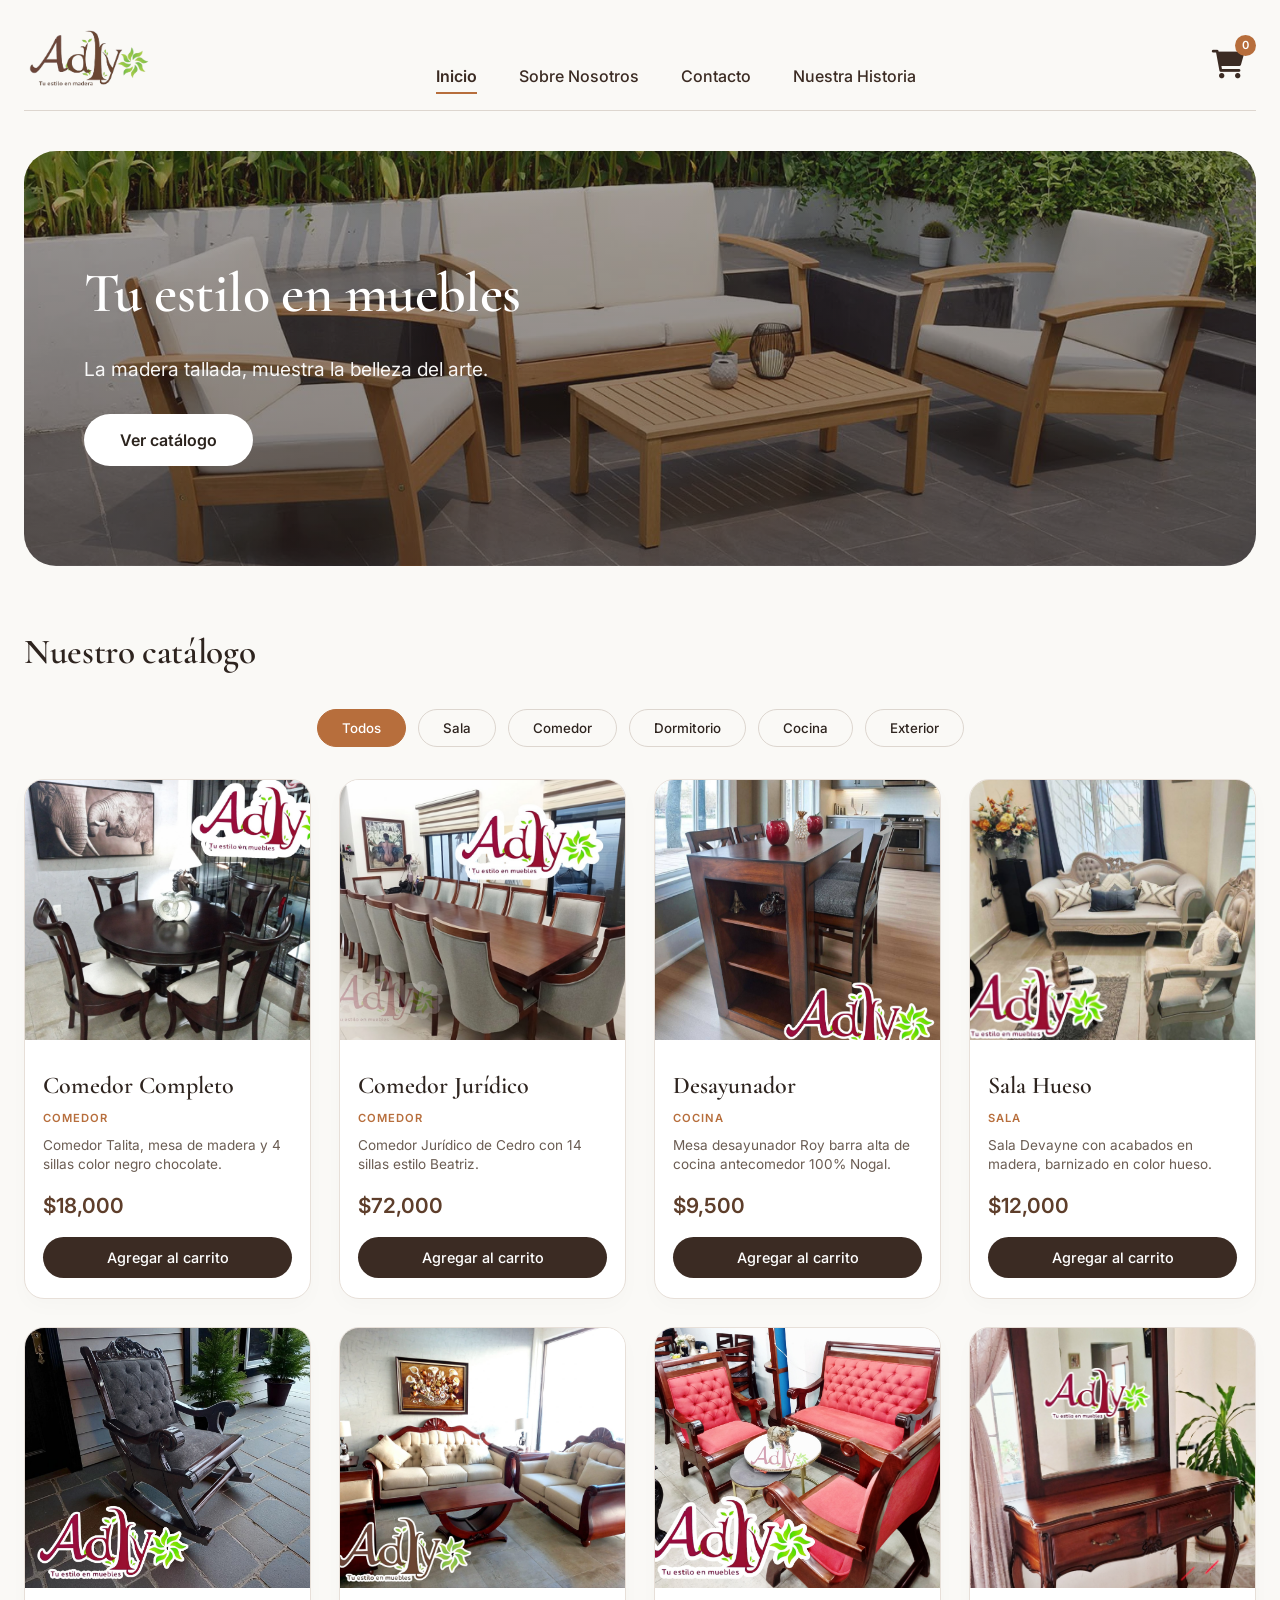
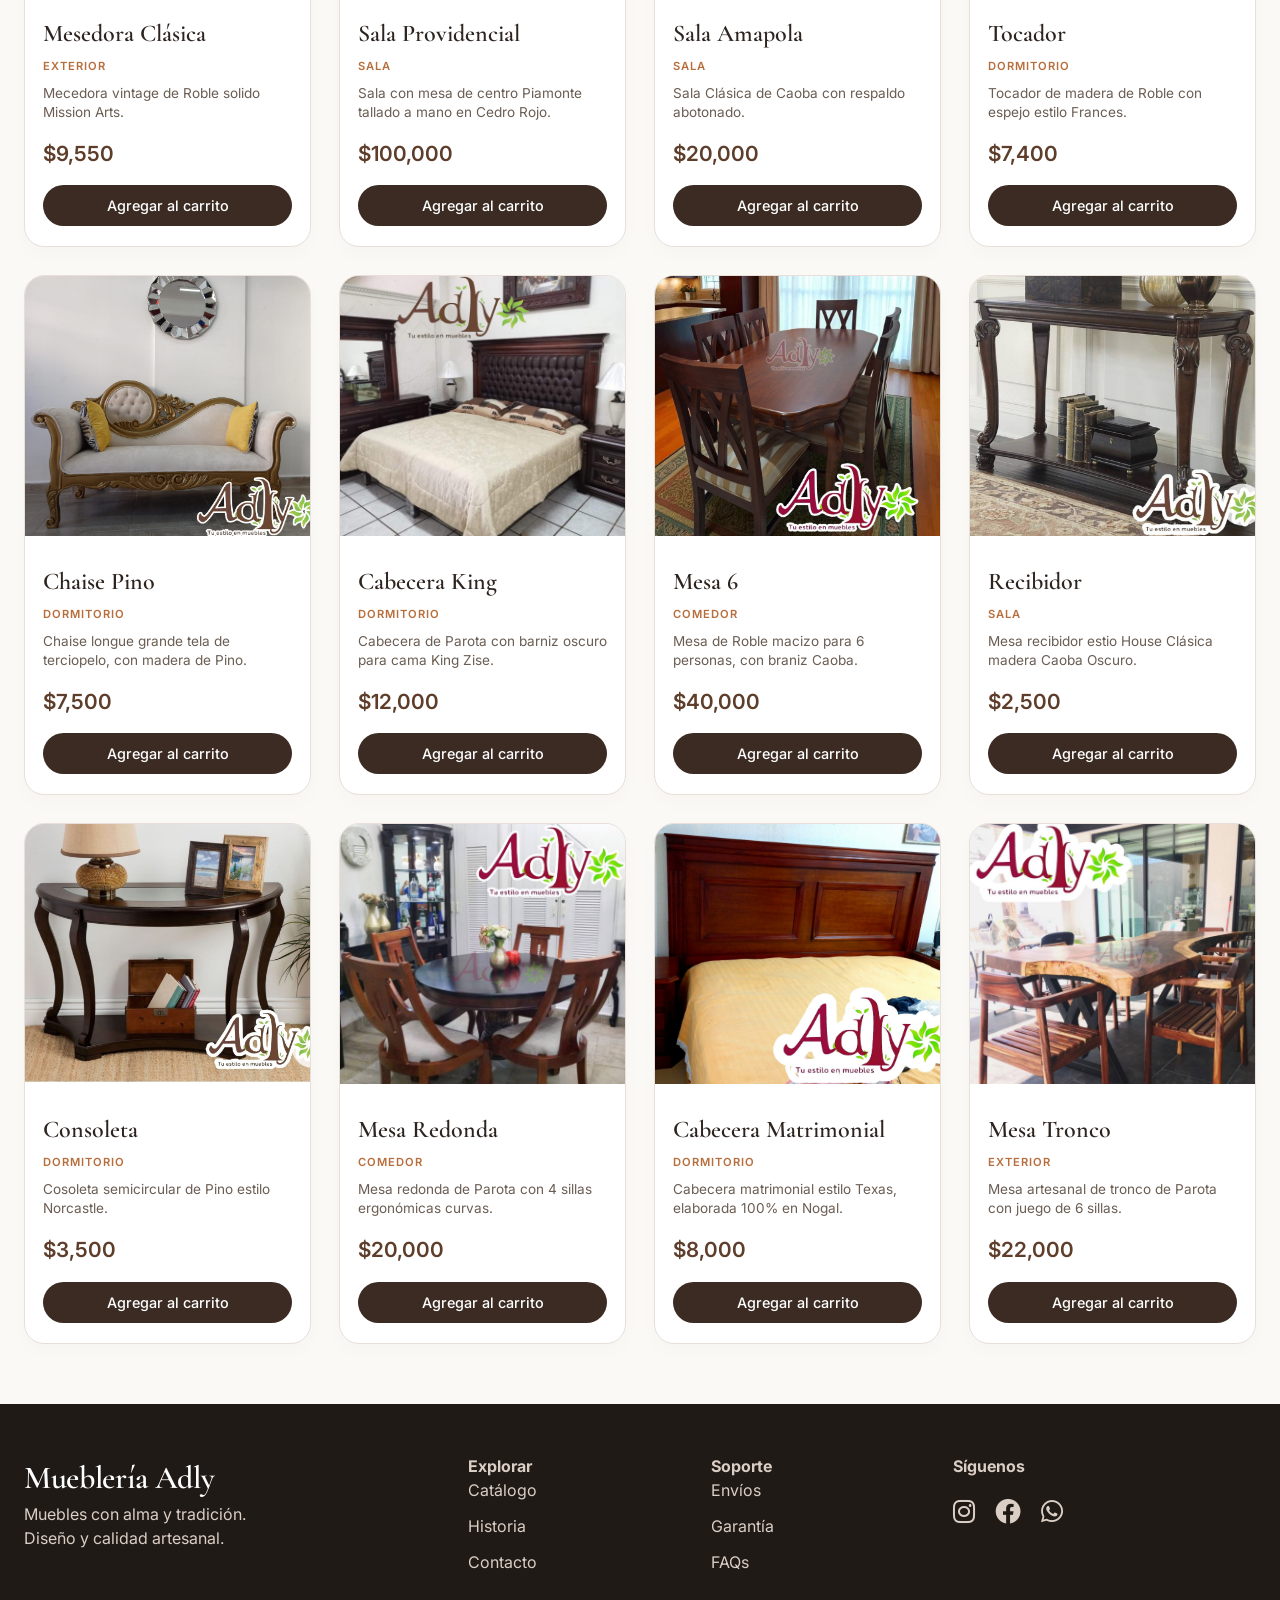
==== index.html @ ec45897d "Main Adly" ====
<!DOCTYPE html>
<html lang="es">
<head>
    <meta charset="UTF-8">
    <meta name="viewport" content="width=device-width, initial-scale=1.0, user-scalable=yes">
    <title>Mueblería Adly</title>
    <link rel="icon" type="image/x-icon" href="/images/icono.ico">
    <link rel="preconnect" href="https://fonts.googleapis.com">
    <link rel="preconnect" href="https://fonts.gstatic.com" crossorigin>
    <link href="https://fonts.googleapis.com/css2?family=Cormorant+Garamond:wght@400;600;700&family=Inter:wght@300;400;500;600&display=swap" rel="stylesheet">
    <link rel="stylesheet" href="https://cdnjs.cloudflare.com/ajax/libs/font-awesome/6.0.0-beta3/css/all.min.css">
    <link rel="stylesheet" href="main/style.css">
</head>
<body>

<div class="container">
    <!-- Navegación -->
    <nav class="navbar">
        <div class="logo">
            <a href="index.html" class="logo-link">
                <img src="/images/logo.png" alt="Logo Mueblería Adly" class="logo-img">
            </a>
        </div>
        <div class="nav-links">
            <a href="index.html" class="active" data-section="inicio">Inicio</a>
            <a href="about/about.html" data-section="nosotros">Sobre Nosotros</a>
            <a href="contact/contacto.html" data-section="contacto">Contacto</a>
            <a href="history/historia.html" data-section="contacto">Nuestra Historia</a>
        </div>
        <div class="cart-icon-wrapper" id="abrir-carrito-btn">
            <i class="fas fa-shopping-cart"></i>
            <span id="cart-count-badge">0</span>
        </div>
    </nav>

    <!-- HERO / INICIO -->
    <section id="inicio" class="hero">
        <h2>Tu estilo en muebles</h2>
        <p>La madera tallada, muestra la belleza del arte.</p>
        <a href="#catalogo" class="btn-primary">Ver catálogo</a>
    </section>

    <!-- Catálogo -->
    <div class="catalogo-titulo">
        <h2 id="catalogo">Nuestro catálogo</h2>
    </div>

    <!-- Filtros de categoría -->
    <div class="filtros-container">
        <button class="filtro-btn active" data-categoria="todos">Todos</button>
        <button class="filtro-btn" data-categoria="sala">Sala</button>
        <button class="filtro-btn" data-categoria="comedor">Comedor</button>
        <button class="filtro-btn" data-categoria="dormitorio">Dormitorio</button>
        <button class="filtro-btn" data-categoria="cocina">Cocina</button>
        <button class="filtro-btn" data-categoria="exterior">Exterior</button>
    </div>

    <div class="productos-grid" id="productos-container"></div>
</div>

<!-- FOOTER -->
<footer>
    <div class="container">
        <div class="footer-grid">
            <div class="footer-logo">
                <h3>Mueblería Adly</h3>
                <p>Muebles con alma y tradición.<br>Diseño y calidad artesanal.</p>
            </div>
            <div class="footer-links">
                <h4>Explorar</h4>
                <a href="#catalogo">Catálogo</a>
                <a href="sobre-nosotros.html">Historia</a>
                <a href="contacto.html">Contacto</a>
            </div>
            <div class="footer-links">
                <h4>Soporte</h4>
                <a href="#">Envíos</a>
                <a href="#">Garantía</a>
                <a href="#">FAQs</a>
            </div>
            <div class="footer-social">
                <h4>Síguenos</h4>
                <div class="social-icons">
                    <a href="https://www.instagram.com/mueblesadly?fbclid=IwY2xjawRN7p5leHRuA2FlbQIxMABicmlkETFpaDJUMTNYaFBZWlR4MU80c3J0YwZhcHBfaWQQMjIyMDM5MTc4ODIwMDg5MgABHj2-u_RUiz_5zE3PR931PGprRKSJhmm73Ctok3M6xkZ6ioRKqZBsKnYxOo9P_aem_ywFctSz3nhtVYXzoeAp8Xw"><i class="fab fa-instagram"></i></a>
                    <a href="https://www.facebook.com/profile.php?id=100063499033078&locale=es_LA"><i class="fab fa-facebook"></i></a>
                    <a href="https://wa.me/5219381975137" rel="noopener noreferrer"><i class="fab fa-whatsapp"></i></a>
                </div>
                <br>
            </div>
        </div>
    </div>
</footer>

<!-- CARRITO (OVERLAY) -->
<div class="carrito-overlay" id="carritoOverlay">
    <div class="carrito-panel" id="carritoPanel">
        <div class="carrito-header">
            <h2>Tu carrito</h2>
            <button class="cerrar-carrito" id="cerrarCarritoBtn"><i class="fas fa-times"></i></button>
        </div>

        <div id="carrito-lista-items" class="carrito-items"></div>

        <div class="carrito-total" id="carrito-total">$0</div>

        <!-- Formulario de envío -->
        <div class="form-envio">
            <h3>Datos de envío</h3>
            <form id="form-envio-cliente">
                <div class="form-group">
                    <label>Nombre completo *</label>
                    <input type="text" name="Nombre" id="nombreCliente" required placeholder="Ej. María González">
                </div>
                <div class="form-group">
                    <label>Teléfono *</label>
                    <input type="tel" name="Telefono" id="telefonoCliente" required placeholder="+54 11 1234-5678">
                </div>
                <div class="form-group">
                    <label>Correo electrónico *</label>
                    <input type="email" name="Correo" id="correoCliente" required placeholder="cliente@email.com">
                </div>
                <div class="form-group">
                    <label>Dirección completa *</label>
                    <input type="text" name="Direccion" id="direccionCliente" required placeholder="Calle, número, ciudad">
                </div>
            </form>
            <div class="carrito-botones">
                <button class="vaciar-carrito-btn" id="vaciarCarritoBtn"><i class="fas fa-trash-alt"></i> Vaciar</button>
                <button class="btn-finalizar" id="finalizarPedidoBtn">Enviar pedido</button>
            </div>
            <div id="mensaje-envio" class="mensaje-estado"></div>
            <p class="seguridad-texto"><i class="fas fa-lock"></i> Tus datos se envían de forma segura.</p>
        </div>
    </div>
</div>

<!-- JavaScript -->
<script src="main/script.js"></script>
</body>
</html>
---- main/style.css ----
:root {
    /* Colores principales */
    --color-bg: #faf9f6;
    --color-texto: #2e241f;
    --color-texto-claro: #6b5d53;
    --color-primario: #3b2b23;
    --color-primario-claro: #5e3e2b;
    --color-secundario: #b76e3c;
    --color-secundario-oscuro: #a55e3e;
    --color-acento: #1f4f3d;
    --color-acento-claro: #2a6b52;
    
    /* Fondos y bordes */
    --color-borde: #ddd6cf;
    --color-card-bg: #ffffff;
    --color-footer-bg: #1f1a16;
    --color-footer-texto: #dbcec4;
    --color-form-bg: #f5f1ed;
    --color-hover: #c9aa94;
    
    /* Estados */
    --color-error: #b34a3c;
    --color-exito: #1f4f3d;
    --color-warning: #e67e22;
    
    /* Sombras */
    --shadow-sm: 0 8px 20px rgba(0,0,0,0.02);
    --shadow-md: 0 12px 28px rgba(0,0,0,0.04);
    --shadow-lg: -8px 0 40px rgba(0,0,0,0.08);
    
    /* Espaciado */
    --spacing-xs: 4px;
    --spacing-sm: 8px;
    --spacing-md: 16px;
    --spacing-lg: 24px;
    --spacing-xl: 32px;
    --spacing-2xl: 40px;
    --spacing-3xl: 60px;
    
    /* Bordes */
    --radius-sm: 20px;
    --radius-md: 24px;
    --radius-lg: 28px;
    --radius-xl: 32px;
    --radius-round: 50px;
    --radius-full: 60px;
}

* {
    margin: 0;
    padding: 0;
    box-sizing: border-box;
}

/* Logo como imagen */
.logo-link {
    display: inline-block;
    text-decoration: none;
}

.logo-img {
    height: 60px;
    width: auto;
    max-width: 200px;
    object-fit: contain;
    transition: transform 0.2s ease;
}

body {
    font-family: 'Inter', sans-serif;
    background: var(--color-bg);
    color: var(--color-texto);
    line-height: 1.5;
}

h1, h2, h3, .serif {
    font-family: 'Cormorant Garamond', serif;
    font-weight: 600;
    letter-spacing: -0.01em;
}

.container {
    max-width: 1300px;
    margin: 0 auto;
    padding: 0 var(--spacing-lg);
}

/* Navegación */
.navbar {
    display: flex;
    justify-content: space-between;
    align-items: flex-end;
    flex-wrap: wrap;
    padding: 28px 0 var(--spacing-md);
    border-bottom: 1px solid var(--color-borde);
    margin-bottom: var(--spacing-2xl);
}

.logo h1 {
    font-size: 3rem;
    font-weight: 700;
    color: var(--color-primario);
}

.nav-links {
    display: flex;
    gap: 42px;
    font-weight: 500;
}

.nav-links a {
    text-decoration: none;
    color: var(--color-primario);
    font-size: 1rem;
    transition: color 0.2s;
    padding-bottom: var(--spacing-xs);
}

.nav-links a.active {
    border-bottom: 2px solid var(--color-secundario);
    font-weight: 600;
}

.nav-links a:hover {
    color: var(--color-secundario);
}

.cart-icon-wrapper {
    position: relative;
    font-size: 1.8rem;
    color: var(--color-primario);
    cursor: pointer;
    padding: var(--spacing-sm) 12px;
}

#cart-count-badge {
    position: absolute;
    top: 0;
    right: 0;
    background: var(--color-secundario);
    color: white;
    font-size: 0.7rem;
    font-weight: 600;
    padding: 2px 7px;
    border-radius: 30px;
    font-family: 'Inter', sans-serif;
}

/* Hero */
.hero {
    background: linear-gradient(rgba(40,30,25,0.4), rgba(40,30,25,0.6)), url('/images/banner.webp');
    background-size: cover;
    background-position: center 70%;
    border-radius: var(--radius-xl);
    padding: 100px var(--spacing-3xl);
    margin: 20px 0 var(--spacing-3xl);
    color: white;
}

.hero h2 {
    font-size: 3.5rem;
    max-width: 600px;
    font-family: 'Cormorant Garamond', serif;
}

.hero p {
    font-size: 1.2rem;
    margin: 20px 0 30px;
    max-width: 500px;
    opacity: 0.95;
}

.btn-primary {
    background: white;
    color: #2c241e;
    padding: 14px 36px;
    border-radius: var(--radius-round);
    text-decoration: none;
    font-weight: 600;
    display: inline-block;
}

/* Filtros */
.filtros-container {
    display: flex;
    flex-wrap: wrap;
    gap: 12px;
    margin-bottom: var(--spacing-xl);
    justify-content: center;
}

.filtro-btn {
    background: transparent;
    border: 1px solid var(--color-borde);
    padding: 10px var(--spacing-lg);
    border-radius: var(--radius-round);
    cursor: pointer;
    font-family: 'Inter', sans-serif;
    font-weight: 500;
    color: var(--color-texto);
    transition: all 0.2s;
}

.filtro-btn:hover {
    border-color: var(--color-secundario);
    color: var(--color-secundario);
}

.filtro-btn.active {
    background: var(--color-secundario);
    border-color: var(--color-secundario);
    color: white;
}

/* Catálogo */
.catalogo-titulo {
    display: flex;
    justify-content: space-between;
    align-items: baseline;
    margin-bottom: 30px;
}

.catalogo-titulo h2 {
    font-size: 2.2rem;
}

.catalogo-titulo span {
    color: var(--color-texto-claro);
}

.productos-grid {
    display: grid;
    grid-template-columns: repeat(auto-fill, minmax(280px, 1fr));
    gap: 28px;
    margin-bottom: var(--spacing-3xl);
}

.producto-card {
    background: var(--color-card-bg);
    border-radius: var(--radius-sm);
    overflow: hidden;
    box-shadow: var(--shadow-sm);
    border: 1px solid #e7dfd8;
    transition: all 0.2s;
}

.producto-card:hover {
    border-color: var(--color-hover);
    box-shadow: var(--shadow-md);
    transform: translateY(-2px);
}

.producto-imagen {
    width: 100%;
    height: 260px;
    object-fit: cover;
    background: #f3eee9;
}

.product-info {
    padding: 22px 18px 20px;
    text-align: left;
}

.producto-nombre {
    font-size: 1.5rem;
    font-family: 'Cormorant Garamond', serif;
    font-weight: 600;
}

.producto-categoria {
    display: inline-block;
    font-size: 0.7rem;
    text-transform: uppercase;
    letter-spacing: 1px;
    color: var(--color-secundario);
    font-weight: 600;
    margin-top: var(--spacing-xs);
}

.product-desc {
    font-size: 0.85rem;
    color: var(--color-texto-claro);
    margin: var(--spacing-sm) 0 var(--spacing-md);
    line-height: 1.4;
}

.producto-precio {
    font-weight: 600;
    color: var(--color-primario-claro);
    margin: 12px 0 var(--spacing-md);
    font-size: 1.3rem;
}

.btn-agregar {
    background: var(--color-primario);
    color: white;
    border: none;
    padding: 12px 18px;
    border-radius: var(--radius-full);
    font-weight: 500;
    font-size: 0.9rem;
    width: 100%;
    cursor: pointer;
    transition: background 0.15s;
    font-family: 'Inter', sans-serif;
}

.btn-agregar:hover {
    background: var(--color-primario-claro);
}

/* Footer */
footer {
    background: var(--color-footer-bg);
    color: var(--color-footer-texto);
    padding: 50px 0 30px;
    margin-top: var(--spacing-2xl);
}

.footer-grid {
    display: grid;
    grid-template-columns: 2fr 1fr 1fr 1.5fr;
    gap: var(--spacing-2xl);
}

.footer-logo h3 {
    color: white;
    font-size: 2rem;
    font-family: 'Cormorant Garamond', serif;
}

.footer-links a {
    color: var(--color-footer-texto);
    text-decoration: none;
    display: block;
    margin-bottom: 12px;
}

.social-icons {
    display: flex;
    gap: 20px;
    margin-top: 15px;
}

.social-icons a {
    color: var(--color-footer-texto);
    font-size: 1.6rem;
}

.newsletter-text {
    margin-top: 20px;
}

.newsletter-input {
    padding: 12px;
    border-radius: var(--radius-round);
    border: none;
    width: 100%;
}

/* Panel carrito */
.carrito-overlay {
    position: fixed;
    top: 0;
    left: 0;
    width: 100%;
    height: 100%;
    background: rgba(0,0,0,0.3);
    backdrop-filter: blur(2px);
    visibility: hidden;
    opacity: 0;
    transition: 0.25s ease;
    z-index: 1000;
}

.carrito-panel {
    position: fixed;
    top: 0;
    right: -100%;
    width: 100%;
    max-width: 520px;
    height: 100vh;
    background: #fffcf9;
    box-shadow: var(--shadow-lg);
    padding: 28px var(--spacing-lg);
    overflow-y: auto;
    transition: right 0.3s ease;
    z-index: 1001;
}

.carrito-overlay.active {
    visibility: visible;
    opacity: 1;
}

.carrito-panel.active {
    right: 0;
}

.carrito-header {
    display: flex;
    justify-content: space-between;
    align-items: center;
    margin-bottom: 30px;
}

.carrito-header h2 {
    font-size: 2rem;
}

.cerrar-carrito {
    background: none;
    border: none;
    font-size: 1.6rem;
    cursor: pointer;
}

.carrito-items {
    margin-bottom: 30px;
}

.cart-item {
    display: flex;
    justify-content: space-between;
    align-items: center;
    border-bottom: 1px solid #e0d6cf;
    padding: 18px 0;
}

.cart-item-info h4 {
    font-family: 'Cormorant Garamond', serif;
    font-size: 1.3rem;
    margin-bottom: 6px;
}

.cart-item-precio {
    color: #7b5a44;
    font-weight: 500;
}

.cart-item-actions {
    display: flex;
    align-items: center;
    gap: 18px;
}

.cantidad-control {
    display: flex;
    align-items: center;
    gap: 10px;
    background: #f0ebe7;
    padding: 5px 10px;
    border-radius: var(--radius-round);
}

.cantidad-btn {
    background: none;
    border: none;
    font-size: 1.2rem;
    font-weight: 600;
    cursor: pointer;
    width: 26px;
    color: var(--color-primario);
}

.eliminar-item {
    color: var(--color-secundario-oscuro);
    background: none;
    border: none;
    font-size: 1.2rem;
    cursor: pointer;
}

.carrito-total {
    font-size: 1.8rem;
    font-weight: 700;
    text-align: right;
    padding: 20px 0;
    border-top: 2px solid var(--color-primario);
    font-family: 'Cormorant Garamond', serif;
}

.form-envio {
    margin-top: 10px;
    background: var(--color-form-bg);
    padding: var(--spacing-lg) 20px;
    border-radius: var(--radius-md);
}

.form-envio h3 {
    margin-bottom: 18px;
    font-size: 1.6rem;
}

.form-group {
    margin-bottom: 18px;
}

.form-group label {
    display: block;
    font-weight: 500;
    margin-bottom: 6px;
    color: var(--color-texto);
}

.form-group input {
    width: 100%;
    padding: 14px var(--spacing-md);
    border: 1px solid #d1c3b8;
    border-radius: var(--radius-round);
    font-size: 0.95rem;
    background: white;
    font-family: 'Inter', sans-serif;
}

.carrito-botones {
    display: flex;
    gap: var(--spacing-sm);
    margin-top: var(--spacing-sm);
}

.vaciar-carrito-btn {
    background: transparent;
    border: 1px solid #d0b7a8;
    padding: 10px 18px;
    border-radius: var(--radius-full);
    cursor: pointer;
}

.btn-finalizar {
    background: var(--color-acento);
    color: white;
    border: none;
    padding: var(--spacing-md);
    border-radius: var(--radius-full);
    font-weight: 600;
    font-size: 1.1rem;
    width: 100%;
    cursor: pointer;
    transition: 0.15s;
}

.btn-finalizar:hover {
    background: var(--color-acento-claro);
}

.mensaje-estado {
    margin-top: 12px;
    font-size: 0.9rem;
}

.seguridad-texto {
    font-size: 0.8rem;
    margin-top: var(--spacing-md);
    color: var(--color-texto-claro);
}

/* Spinner */
.spinner {
    display: inline-block;
    width: 20px;
    height: 20px;
    border: 3px solid rgba(255,255,255,.3);
    border-radius: 50%;
    border-top-color: white;
    animation: spin 1s ease-in-out infinite;
    margin-left: 10px;
    vertical-align: middle;
}

@keyframes spin { 
    to { transform: rotate(360deg); } 
}

/* Responsive */
@media (max-width: 900px) {
    .footer-grid { 
        grid-template-columns: 1fr 1fr; 
    }
    .carrito-panel { 
        max-width: 100%; 
    }
    .nav-links { 
        gap: 20px; 
    }
    .hero h2 {
        font-size: 2.5rem;
    }
    .hero {
        padding: 60px var(--spacing-lg);
    }
}

@media (max-width: 600px) {
    .filtros-container {
        gap: 8px;
    }
    .filtro-btn {
        padding: 6px var(--spacing-md);
        font-size: 0.85rem;
    }
    .productos-grid {
        gap: var(--spacing-md);
    }
}

@media (max-width: 768px) {
    .logo-img {
        height: 45px;
    }
}

@media (max-width: 480px) {
    .logo-img {
        height: 38px;
    }
}
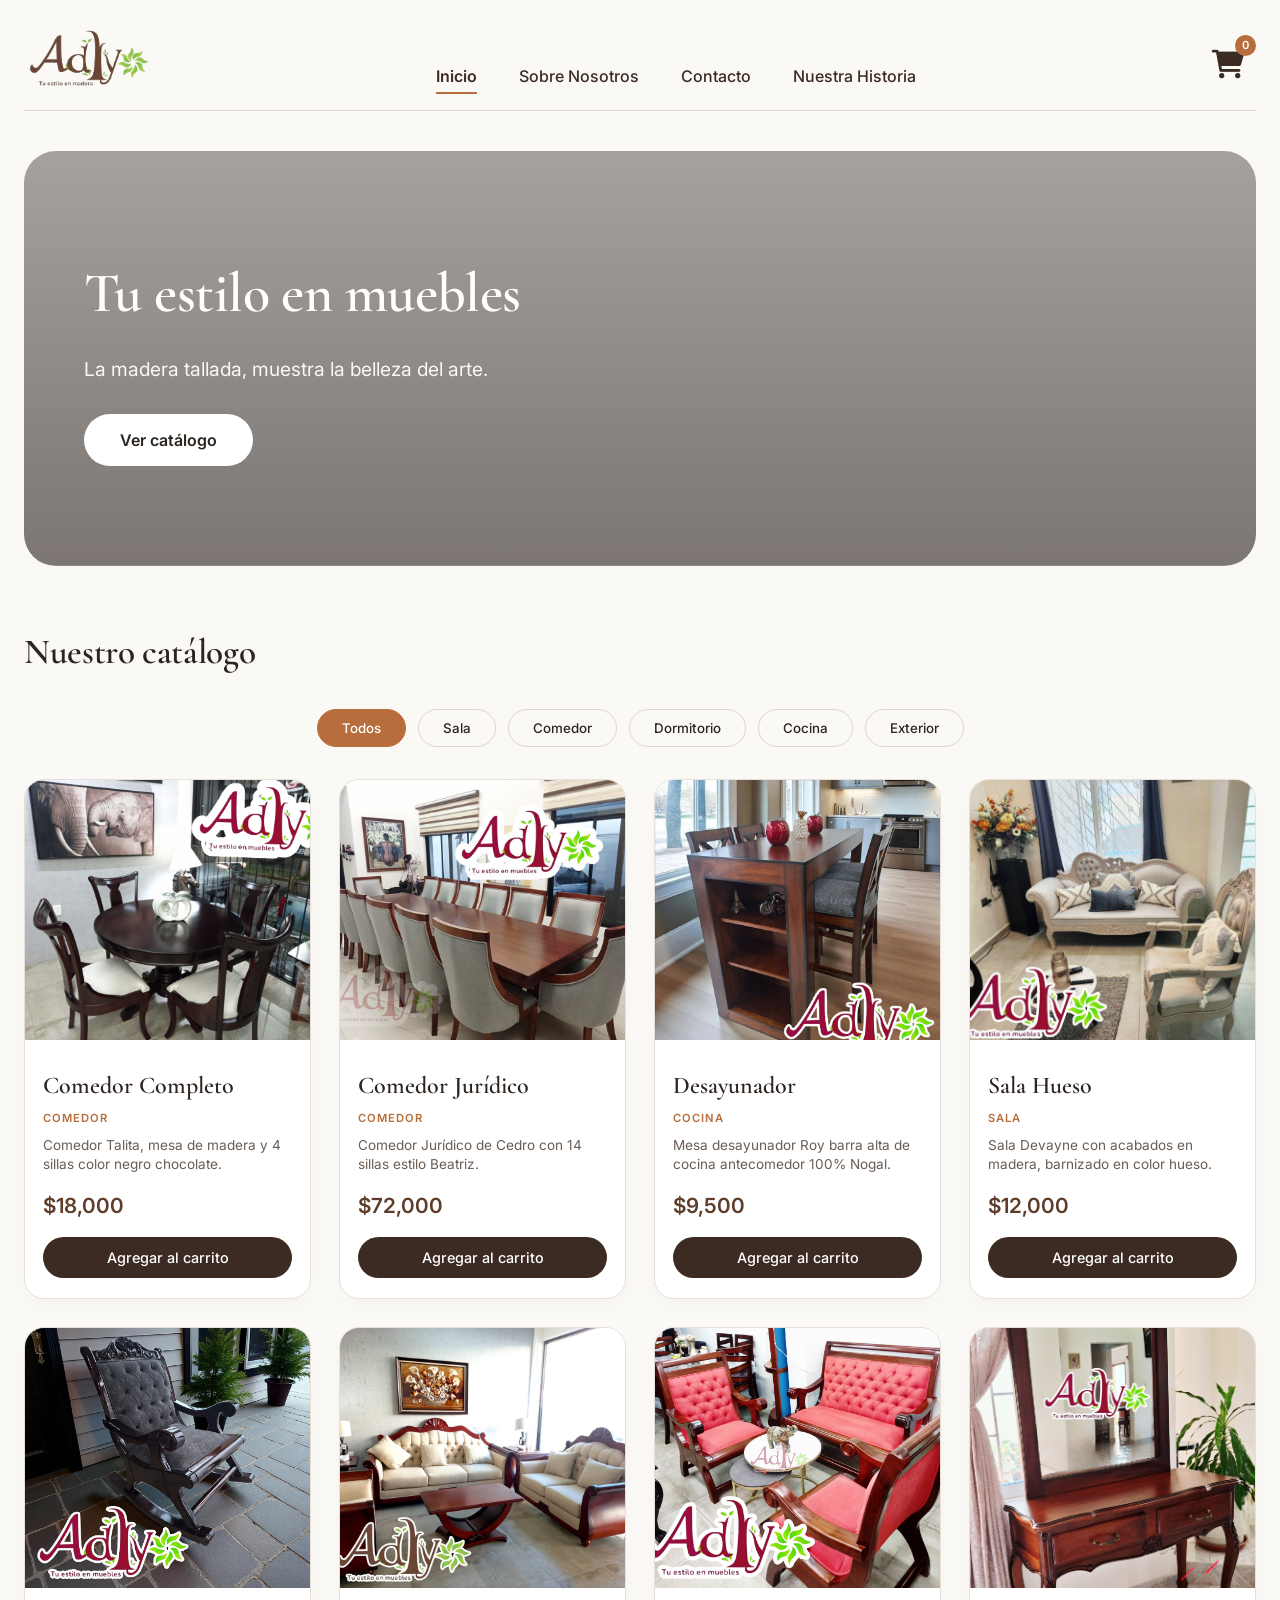
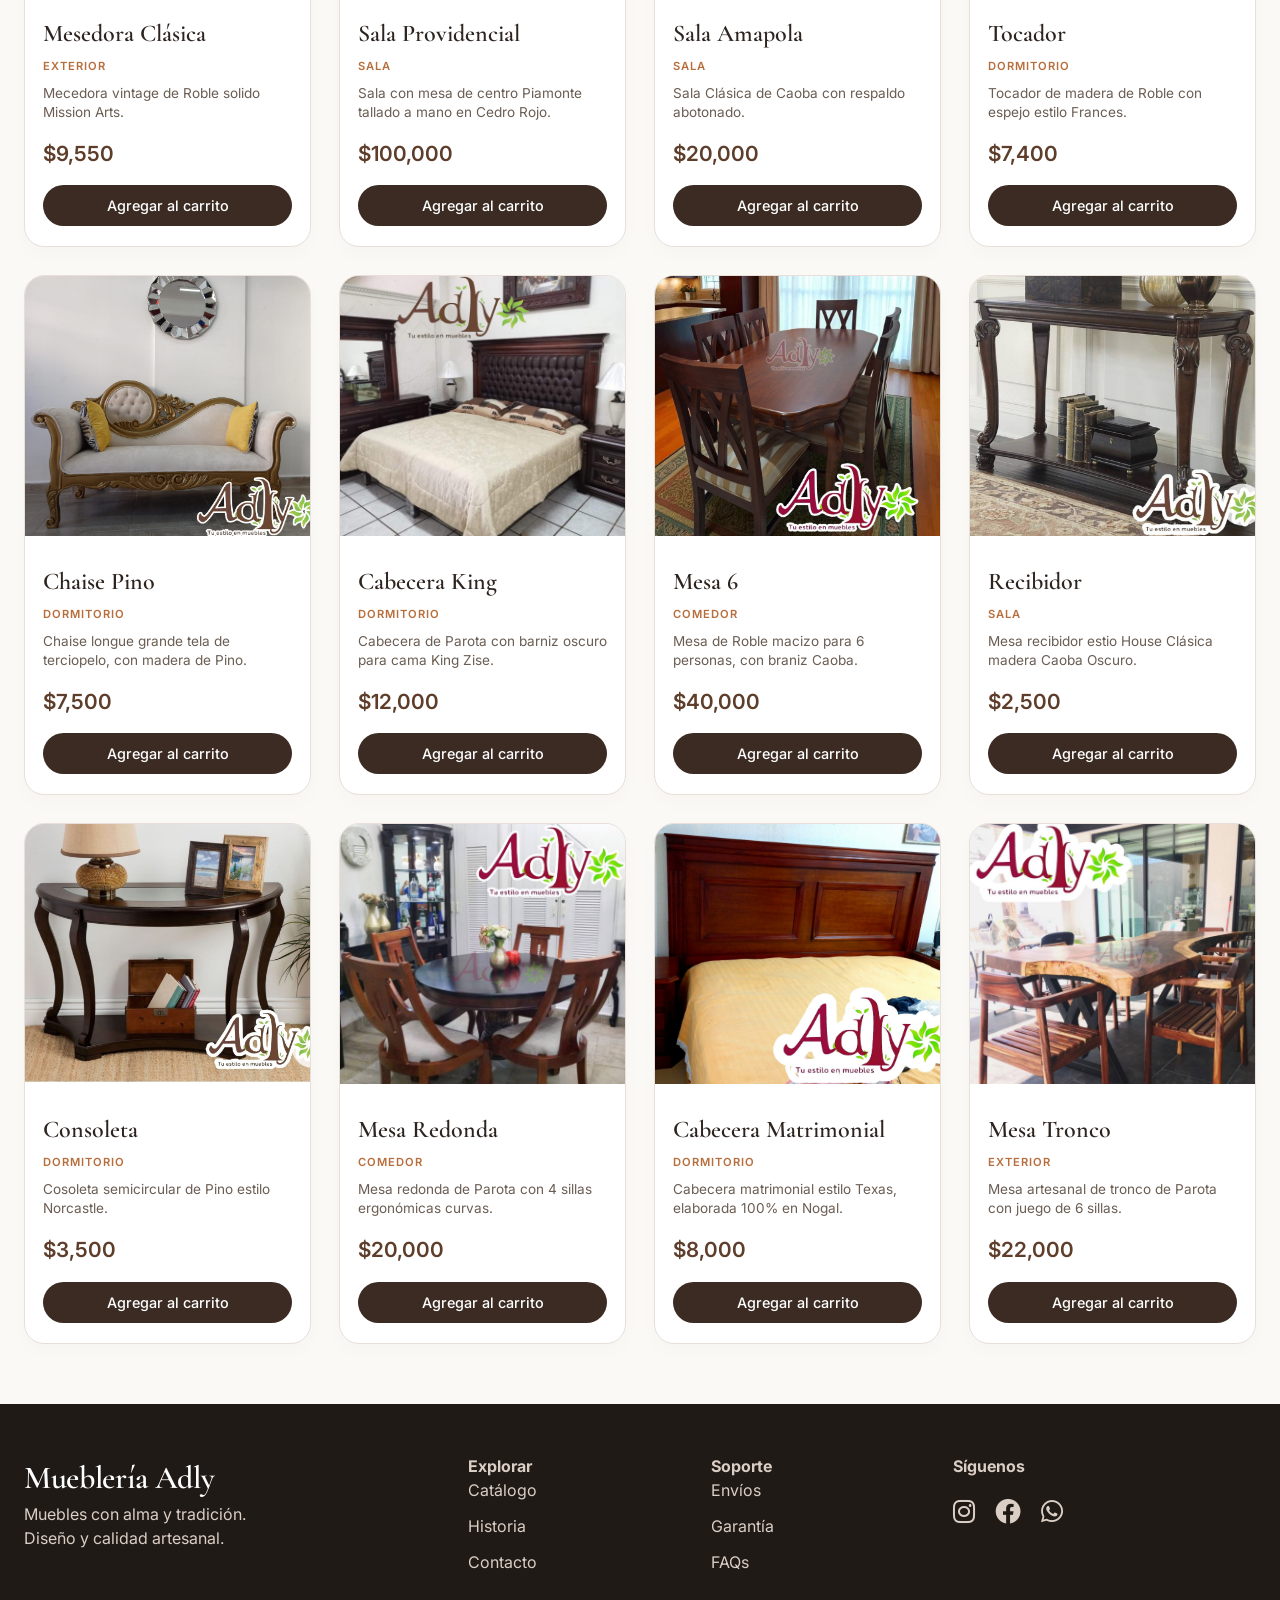
==== commit 23cda013: "second try" ====
--- a/index.html
+++ b/index.html
@@ -18,7 +18,7 @@
     <nav class="navbar">
         <div class="logo">
             <a href="index.html" class="logo-link">
-                <img src="/images/logo.png" alt="Logo Mueblería Adly" class="logo-img">
+                <img src="images/logo.png" alt="Logo Mueblería Adly" class="logo-img">
             </a>
         </div>
         <div class="nav-links">
--- a/main/style.css
+++ b/main/style.css
@@ -148,7 +148,7 @@
 
 /* Hero */
 .hero {
-    background: linear-gradient(rgba(40,30,25,0.4), rgba(40,30,25,0.6)), url('/images/banner.webp');
+    background: linear-gradient(rgba(40,30,25,0.4), rgba(40,30,25,0.6)), url('images/banner.webp');
     background-size: cover;
     background-position: center 70%;
     border-radius: var(--radius-xl);
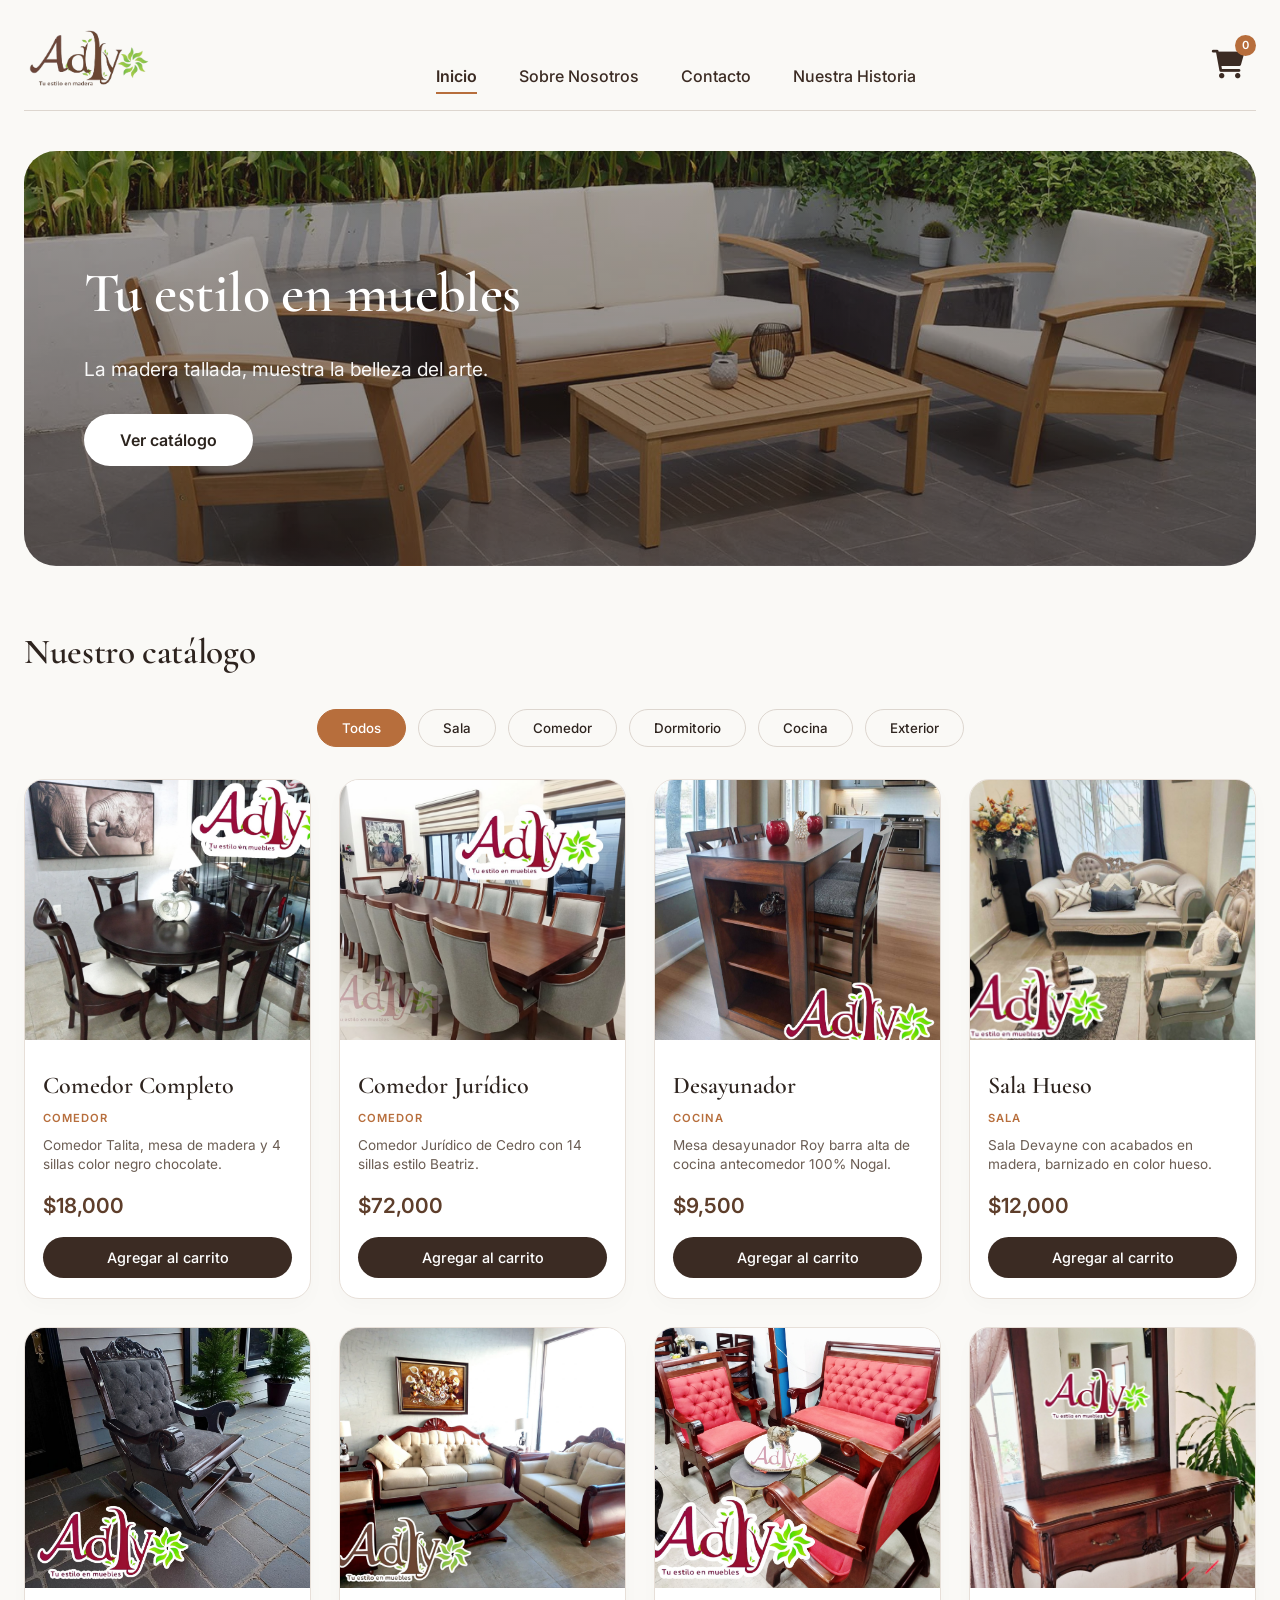
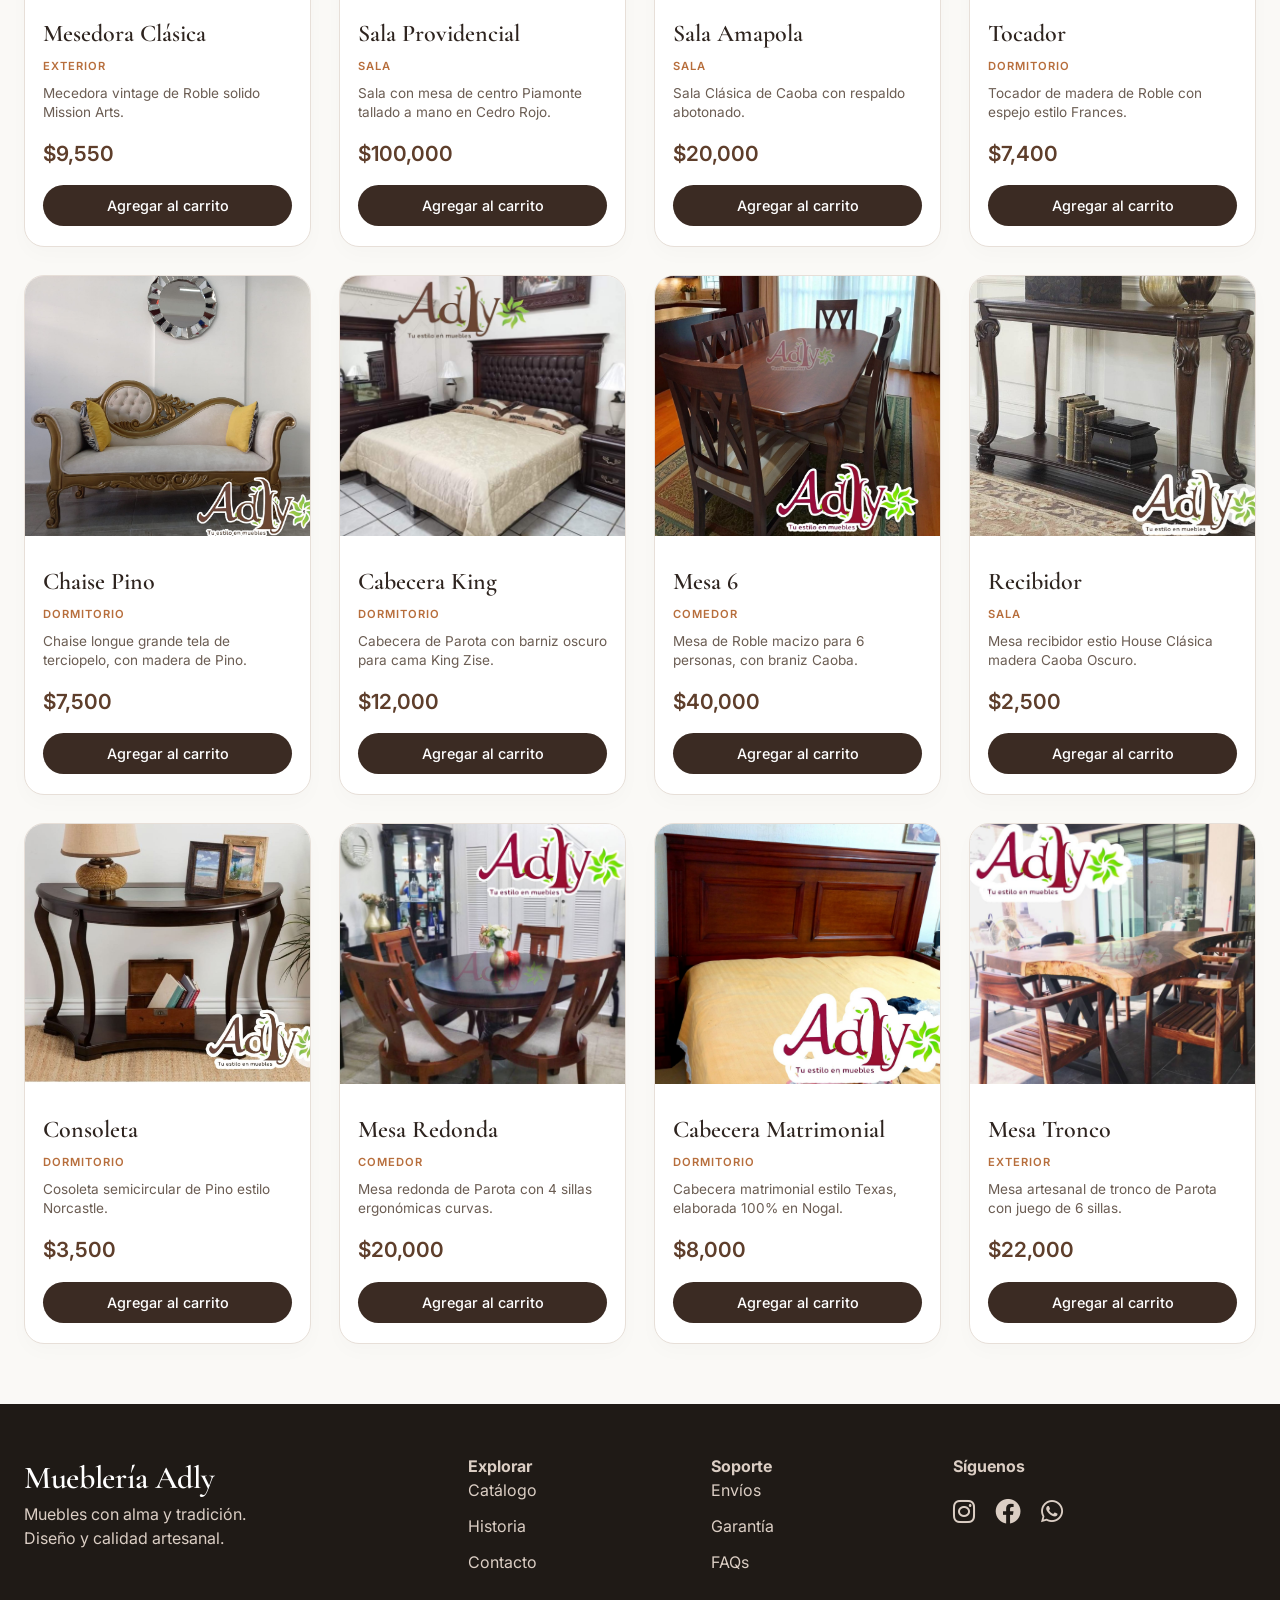
==== commit c008c6fd: "about changes" ====
--- a/index.html
+++ b/index.html
@@ -3,8 +3,11 @@
 <head>
     <meta charset="UTF-8">
     <meta name="viewport" content="width=device-width, initial-scale=1.0, user-scalable=yes">
+    <meta http-equiv="Cache-Control" content="no-cache, no-store, must-revalidate">
+    <meta http-equiv="Pragma" content="no-cache">
+    <meta http-equiv="Expires" content="0">
     <title>Mueblería Adly</title>
-    <link rel="icon" type="image/x-icon" href="/images/icono.ico">
+    <link rel="icon" type="image/x-icon" href="images/icono.ico">
     <link rel="preconnect" href="https://fonts.googleapis.com">
     <link rel="preconnect" href="https://fonts.gstatic.com" crossorigin>
     <link href="https://fonts.googleapis.com/css2?family=Cormorant+Garamond:wght@400;600;700&family=Inter:wght@300;400;500;600&display=swap" rel="stylesheet">
--- a/main/style.css
+++ b/main/style.css
@@ -148,7 +148,7 @@
 
 /* Hero */
 .hero {
-    background: linear-gradient(rgba(40,30,25,0.4), rgba(40,30,25,0.6)), url('images/banner.webp');
+    background: linear-gradient(rgba(40,30,25,0.4), rgba(40,30,25,0.6)), url('../images/banner.webp');
     background-size: cover;
     background-position: center 70%;
     border-radius: var(--radius-xl);
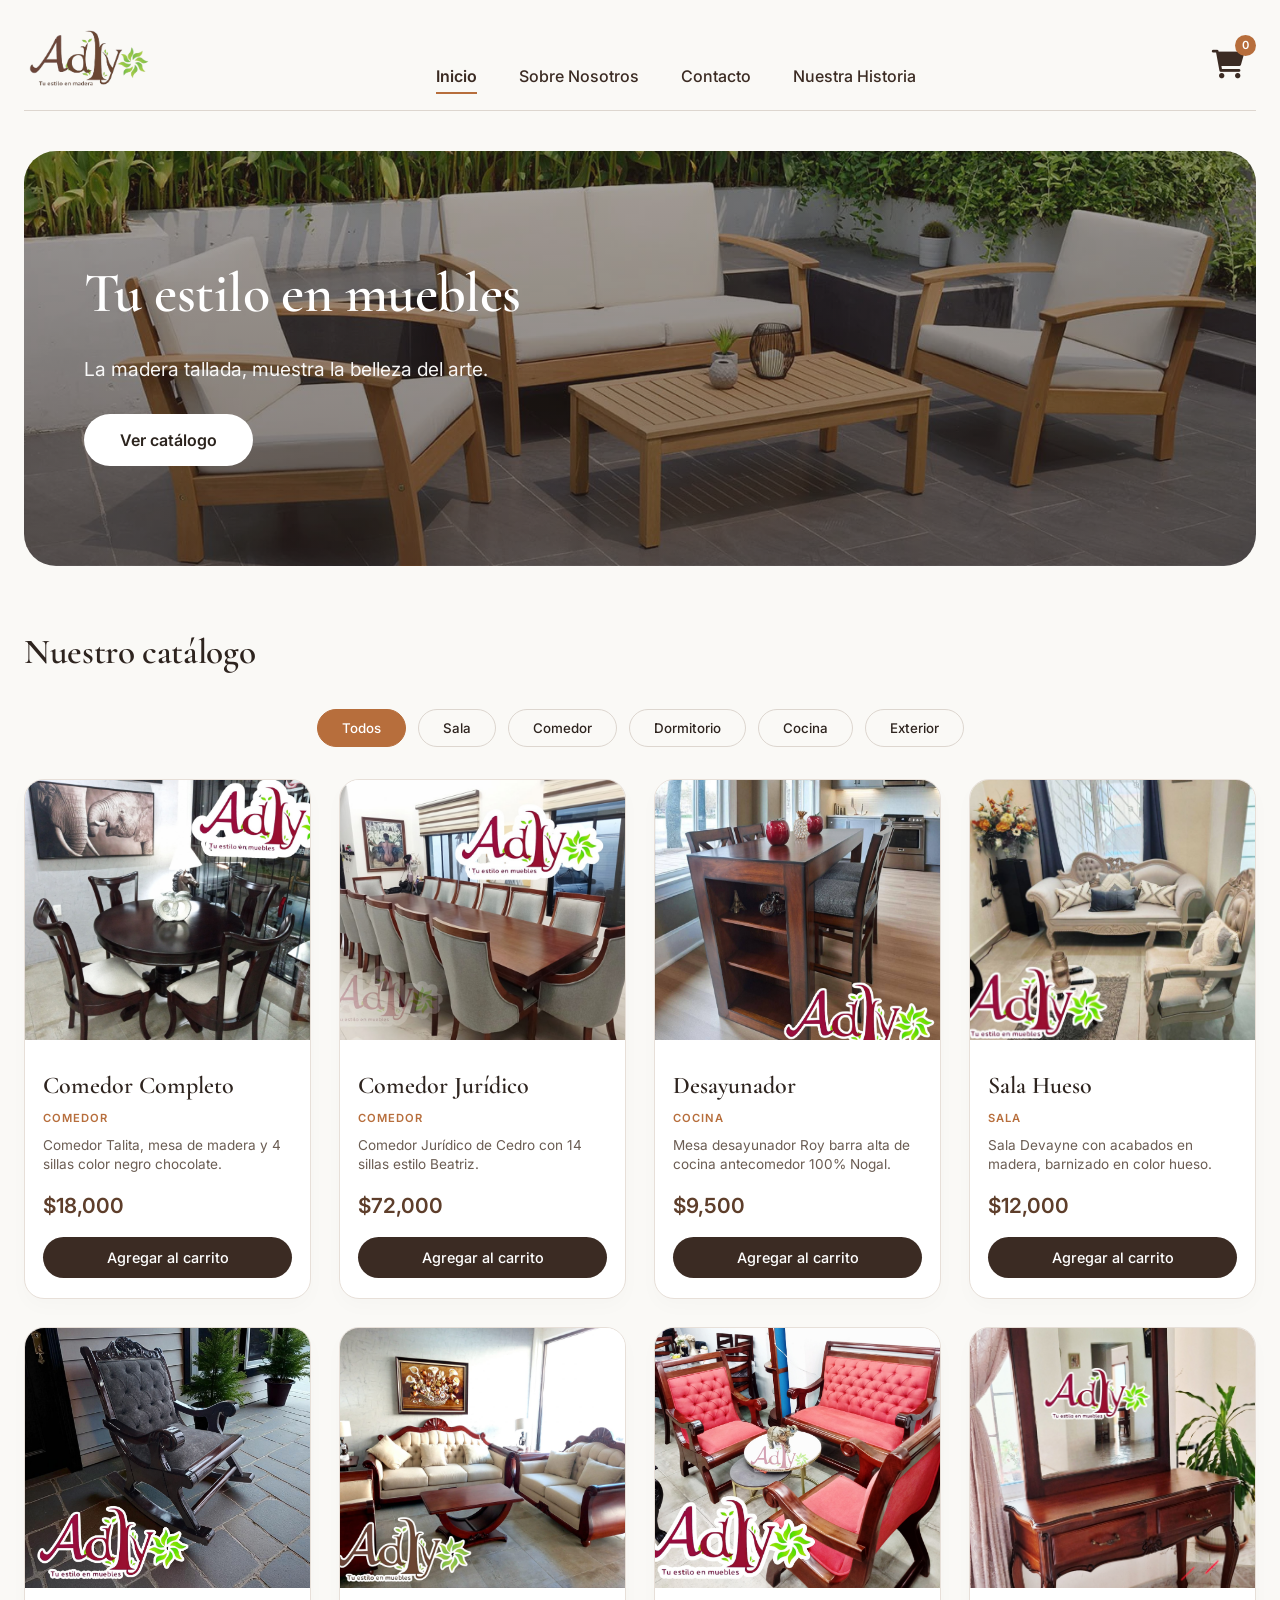
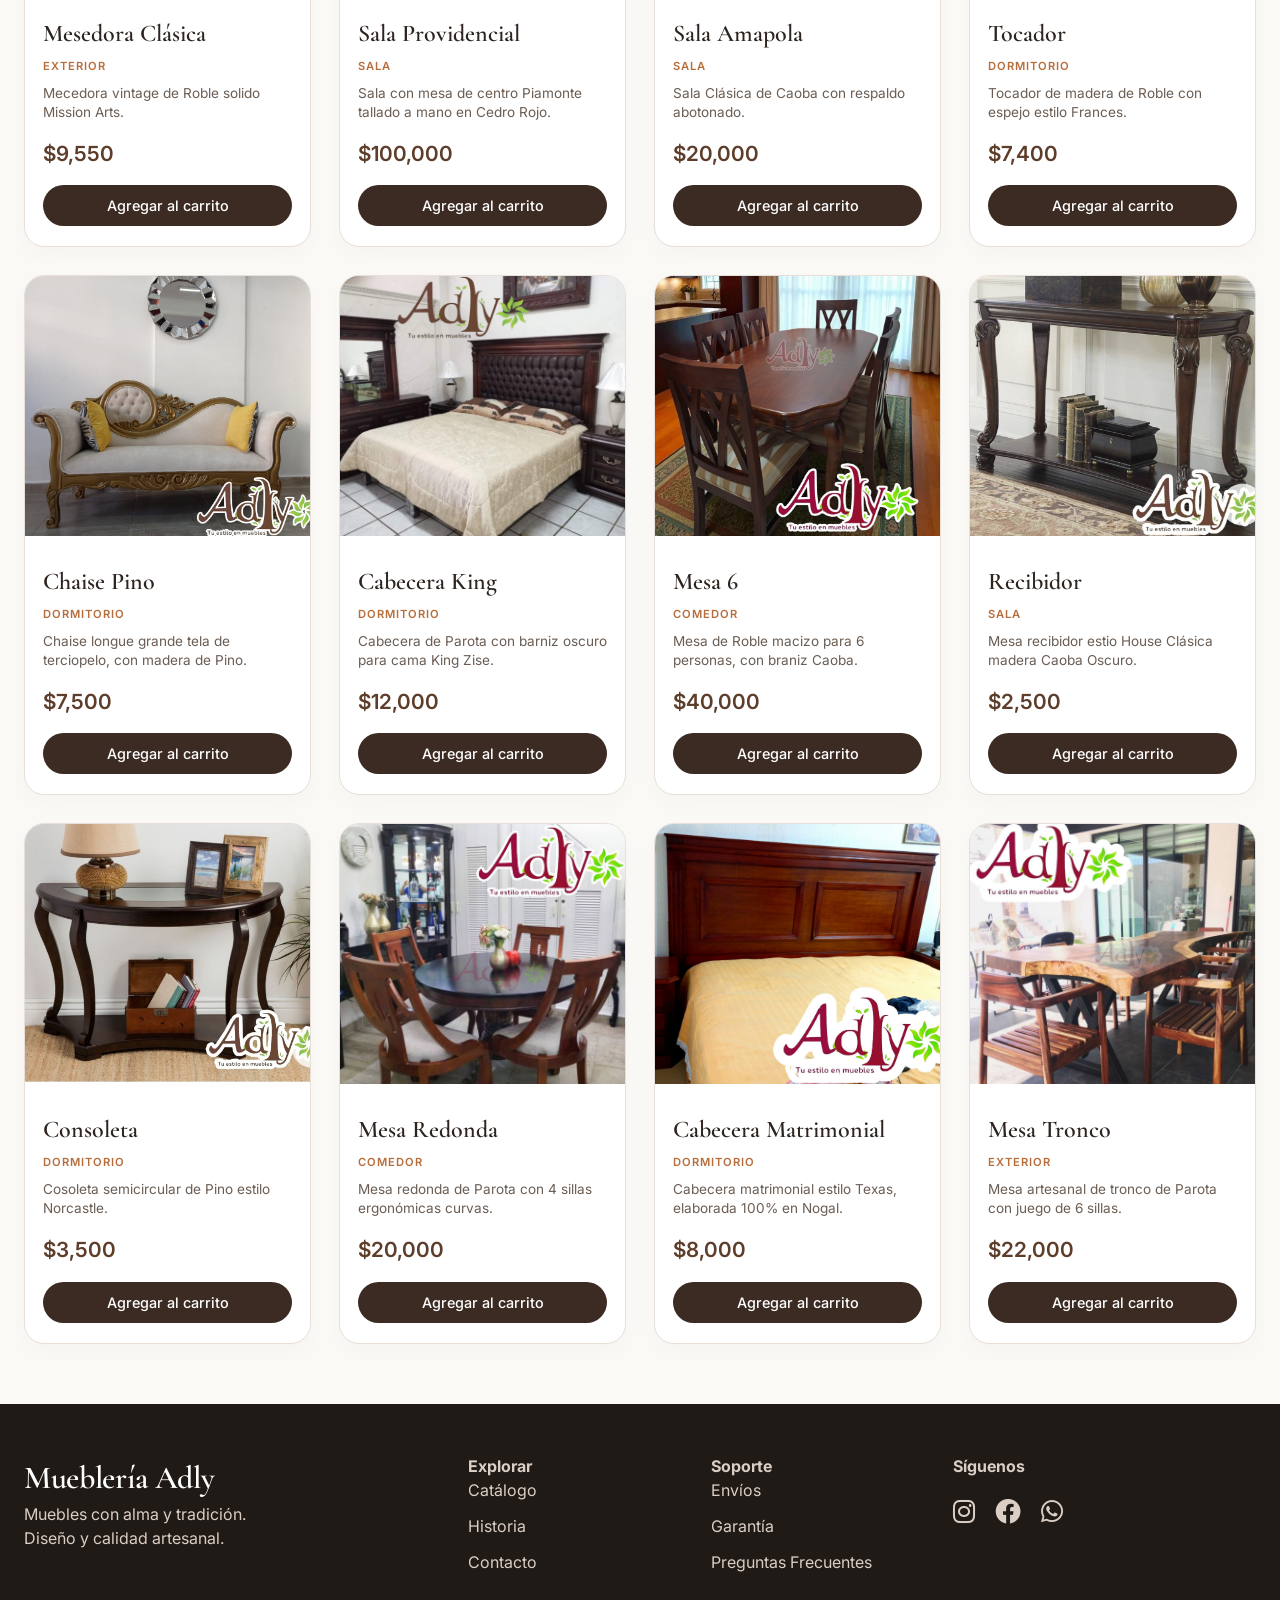
==== commit a501b879: "pdf" ====
--- a/index.html
+++ b/index.html
@@ -72,14 +72,14 @@
             <div class="footer-links">
                 <h4>Explorar</h4>
                 <a href="#catalogo">Catálogo</a>
-                <a href="sobre-nosotros.html">Historia</a>
-                <a href="contacto.html">Contacto</a>
+                <a href="history/historia.html">Historia</a>
+                <a href="contact/contacto.html">Contacto</a>
             </div>
             <div class="footer-links">
                 <h4>Soporte</h4>
-                <a href="#">Envíos</a>
-                <a href="#">Garantía</a>
-                <a href="#">FAQs</a>
+                <a href="../Client-Server/pdf/POLÍTICAS Y CONDICIONES DE ENVÍO.pdf">Envíos</a>
+                <a href="../Client-Server/pdf/POLÍTICAS Y CONDICIONES DE GARANTÍAS.pdf">Garantía</a>
+                <a href="../Client-Server/pdf/PREGUNTAS FRECUENTES.pdf">Preguntas Frecuentes</a>
             </div>
             <div class="footer-social">
                 <h4>Síguenos</h4>
